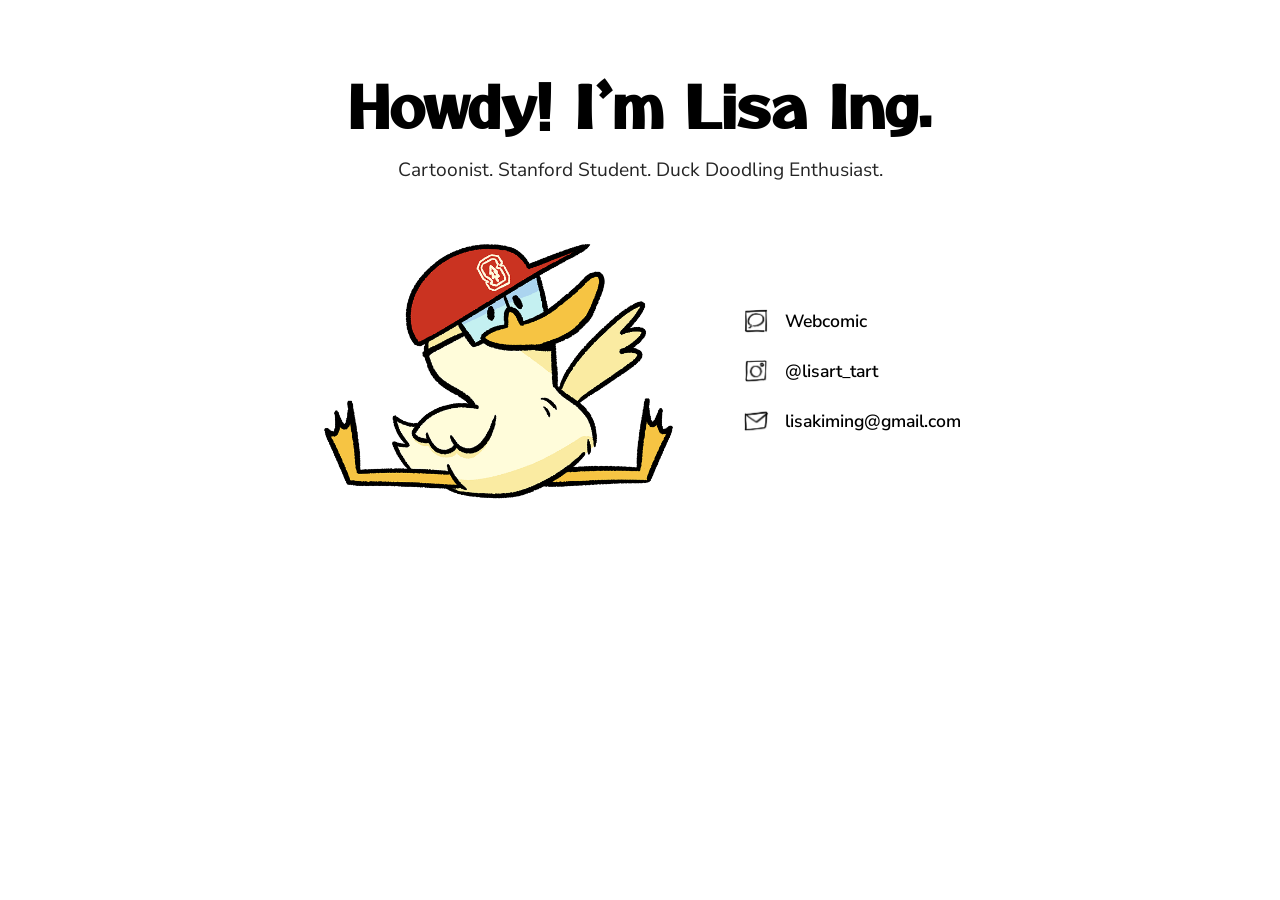
==== index.html @ 428ff096 "bg update" ====
<!DOCTYPE html>
<html lang="en">
<head>
  <meta charset="UTF-8" />
  <meta name="viewport" content="width=device-width, initial-scale=1.0" />
  <title>Lisa Ing</title>

  <!-- Google Fonts -->
  <link rel="preconnect" href="https://fonts.googleapis.com">
  <link rel="preconnect" href="https://fonts.gstatic.com" crossorigin>
  <link
    href="https://fonts.googleapis.com/css2?family=Otomanopee+One&family=Nunito+Sans:ital,wght@0,400;0,600;0,700;1,400&display=swap"
    rel="stylesheet"
  />

  <link rel="stylesheet" href="style.css" />
</head>
<body>

  <main class="page">
    <header class="intro">
      <h1>Howdy! I’m Lisa Ing.</h1>
      <p>Cartoonist. Stanford Student. Duck Doodling Enthusiast.</p>
    </header>

    <section class="content">
      <img
        src="assets/duck.png"
        alt="Duck illustration"
        class="duck"
      />

      <nav class="links">
        <a
          href="https://tinyview.com/student-bill"
          target="_blank"
          rel="noopener noreferrer"
          class="link"
        >
          <img src="assets/icon-comic.png" alt="" />
          <span>Webcomic</span>
        </a>

        <a
          href="https://www.instagram.com/lisart_tart/"
          target="_blank"
          rel="noopener noreferrer"
          class="link"
        >
          <img src="assets/icon-instagram.png" alt="" />
          <span>@lisart_tart</span>
        </a>

        <a
          href="mailto:lisakiming@gmail.com"
          target="_blank"
          rel="noopener noreferrer"
          class="link"
        >
          <img src="assets/icon-mail.png" alt="" />
          <span>lisakiming@gmail.com</span>
        </a>
      </nav>
    </section>
  </main>

</body>
</html>
---- style.css ----
/* =========================
   Global Setup
========================= */
html, body {
  width: 100%;
  height: 100%;
  margin: 0;
}

:root {
  --font-title: 'Otomanopee One', cursive;
  --font-body: 'Nunito Sans', system-ui, -apple-system, sans-serif;
}

/* =========================
   Base Styles
========================= */
body {
  font-family: var(--font-body);
  background: #ffffff;
  color: #000000;
}

/* =========================
   Page Layout
========================= */
.page {
  min-height: 100vh;
  padding: 4rem 6rem;
  box-sizing: border-box;
}

/* =========================
   Intro
========================= */
.intro {
  text-align: center;
  margin-bottom: 3.5rem;
}

.intro h1 {
  font-family: var(--font-title);
  font-size: 3.5rem;
  margin: 0 0 0.75rem 0;
}

.intro p {
  font-size: 1.2rem;
  margin: 0;
  opacity: 0.85;
}

/* =========================
   Main Content
========================= */
.content {
  display: flex;
  align-items: center;
  justify-content: center;
  gap: 4rem;
}

.duck {
  width: 360px;
  height: auto;
}

/* =========================
   Links
========================= */
.links {
  display: flex;
  flex-direction: column;
  gap: 1.5rem;
}

.link {
  display: flex;
  align-items: center;
  gap: 1rem;

  font-size: 1.1rem;
  font-weight: 600;
  text-decoration: none;
  color: #000000;

  transition: transform 0.15s ease, opacity 0.15s ease;
}

.link img {
  width: 26px;
  height: 26px;
}

.link:hover {
  transform: translateX(4px);
  opacity: 0.85;
}

/* =========================
   Responsive
========================= */
@media (max-width: 900px) {
  .page {
    padding: 2.5rem 2rem;
  }

  .content {
    flex-direction: column;
    text-align: center;
  }

  .links {
    align-items: center;
  }
}
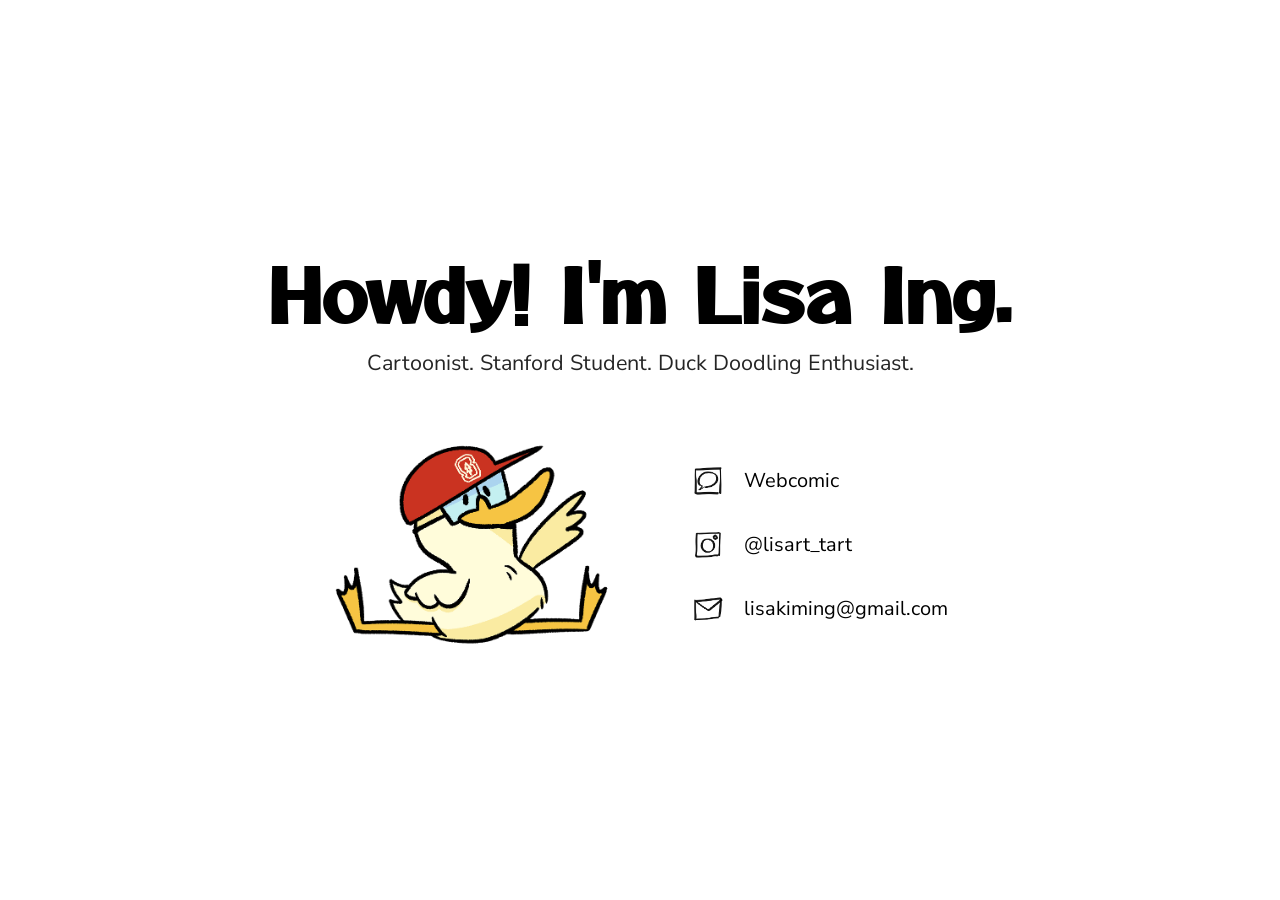
==== commit 6864f627: "minor resizing adjustments" ====
--- a/index.html
+++ b/index.html
@@ -19,7 +19,7 @@
 
   <main class="page">
     <header class="intro">
-      <h1>Howdy! I’m Lisa Ing.</h1>
+      <h1>Howdy! I'm Lisa Ing.</h1>
       <p>Cartoonist. Stanford Student. Duck Doodling Enthusiast.</p>
     </header>
 
@@ -65,4 +65,4 @@
   </main>
 
 </body>
-</html>
+</html>
--- a/style.css
+++ b/style.css
@@ -26,8 +26,12 @@
 ========================= */
 .page {
   min-height: 100vh;
-  padding: 4rem 6rem;
+  padding: 2rem;
   box-sizing: border-box;
+  display: flex;
+  flex-direction: column;
+  justify-content: center;
+  align-items: center;
 }
 
 /* =========================
@@ -35,17 +39,18 @@
 ========================= */
 .intro {
   text-align: center;
-  margin-bottom: 3.5rem;
+  margin-bottom: 4rem;
 }
 
 .intro h1 {
   font-family: var(--font-title);
-  font-size: 3.5rem;
-  margin: 0 0 0.75rem 0;
+  font-size: 4.5rem;
+  margin: 0 0 1rem 0;
+  line-height: 1.1;
 }
 
 .intro p {
-  font-size: 1.2rem;
+  font-size: 1.35rem;
   margin: 0;
   opacity: 0.85;
 }
@@ -57,11 +62,11 @@
   display: flex;
   align-items: center;
   justify-content: center;
-  gap: 4rem;
+  gap: 5rem;
 }
 
 .duck {
-  width: 360px;
+  width: 280px;
   height: auto;
 }
 
@@ -71,16 +76,16 @@
 .links {
   display: flex;
   flex-direction: column;
-  gap: 1.5rem;
+  gap: 2rem;
 }
 
 .link {
   display: flex;
   align-items: center;
-  gap: 1rem;
+  gap: 1.25rem;
 
-  font-size: 1.1rem;
-  font-weight: 600;
+  font-size: 1.25rem;
+  font-weight: 400;
   text-decoration: none;
   color: #000000;
 
@@ -88,8 +93,8 @@
 }
 
 .link img {
-  width: 26px;
-  height: 26px;
+  width: 32px;
+  height: 32px;
 }
 
 .link:hover {
@@ -105,12 +110,25 @@
     padding: 2.5rem 2rem;
   }
 
+  .intro h1 {
+    font-size: 3rem;
+  }
+
+  .intro p {
+    font-size: 1.15rem;
+  }
+
   .content {
     flex-direction: column;
     text-align: center;
+    gap: 3rem;
   }
 
   .links {
     align-items: center;
   }
-}
+
+  .duck {
+    width: 240px;
+  }
+}
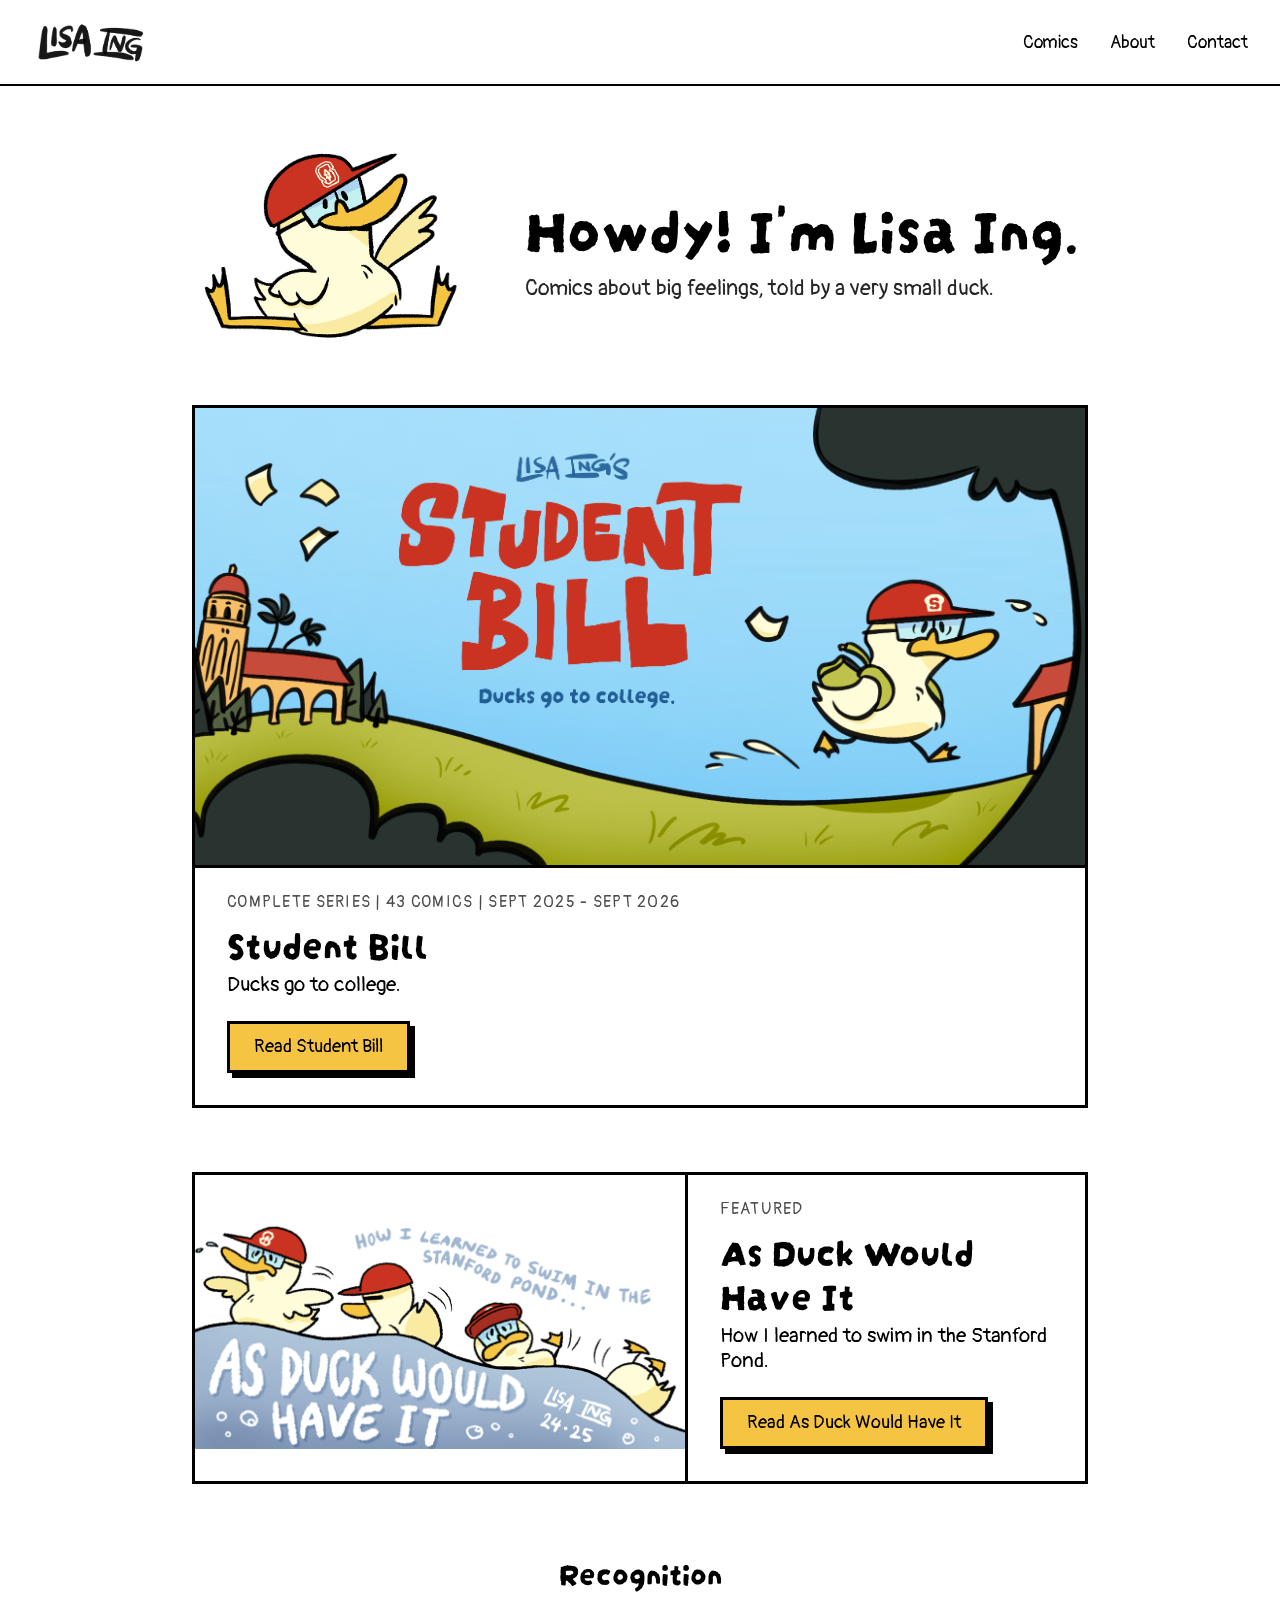
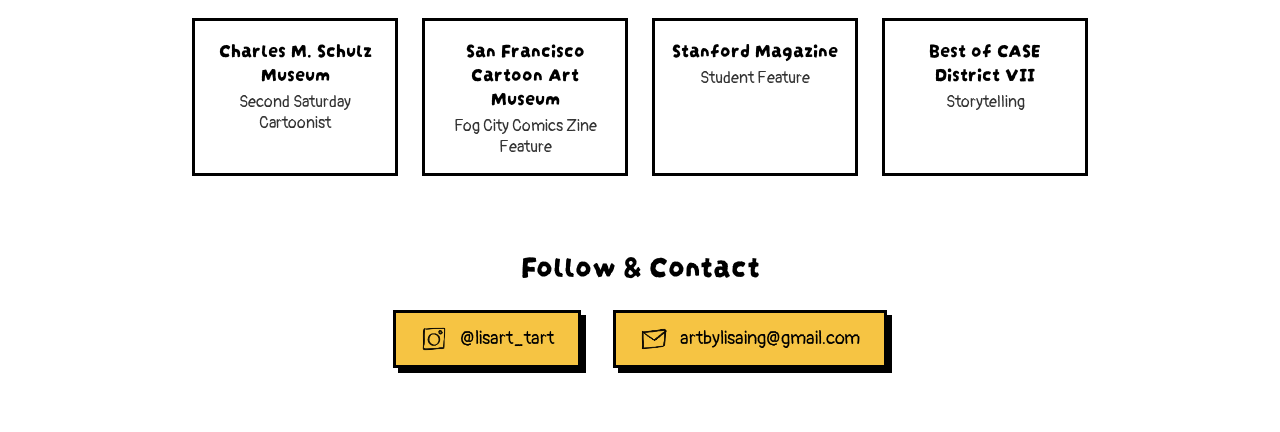
==== commit 354f7dac: "website landing page revisions" ====
--- a/index.html
+++ b/index.html
@@ -1,68 +1,162 @@
-<!DOCTYPE html>
+<!doctype html>
 <html lang="en">
-<head>
-  <meta charset="UTF-8" />
-  <meta name="viewport" content="width=device-width, initial-scale=1.0" />
-  <title>Lisa Ing</title>
+  <head>
+    <meta charset="UTF-8" />
+    <meta name="viewport" content="width=device-width, initial-scale=1.0" />
+    <title>Lisa Ing</title>
 
-  <!-- Google Fonts -->
-  <link rel="preconnect" href="https://fonts.googleapis.com">
-  <link rel="preconnect" href="https://fonts.gstatic.com" crossorigin>
-  <link
-    href="https://fonts.googleapis.com/css2?family=Otomanopee+One&family=Nunito+Sans:ital,wght@0,400;0,600;0,700;1,400&display=swap"
-    rel="stylesheet"
-  />
+    <!-- Google Fonts -->
+    <link rel="preconnect" href="https://fonts.googleapis.com" />
+    <link rel="preconnect" href="https://fonts.gstatic.com" crossorigin />
+    <link
+      href="https://fonts.googleapis.com/css2?family=Darumadrop+One&family=Pangolin&display=swap"
+      rel="stylesheet"
+    />
 
-  <link rel="stylesheet" href="style.css" />
-</head>
-<body>
-
-  <main class="page">
-    <header class="intro">
-      <h1>Howdy! I'm Lisa Ing.</h1>
-      <p>Cartoonist. Stanford Student. Duck Doodling Enthusiast.</p>
+    <link rel="stylesheet" href="style.css" />
+  </head>
+  <body>
+    <header class="site-header">
+      <a href="./" class="site-name">
+        <img src="assets/signature-logo.png" alt="Lisa Ing, home" />
+      </a>
+      <nav class="site-nav">
+        <a href="comics/">Comics</a>
+        <a href="about/">About</a>
+        <a href="contact/">Contact</a>
+      </nav>
     </header>
 
-    <section class="content">
-      <img
-        src="assets/duck.png"
-        alt="Duck illustration"
-        class="duck"
-      />
+    <main>
+      <section class="hero">
+        <img src="assets/duck.png" alt="Duck illustration" class="duck" />
+        <div class="intro">
+          <h1>Howdy! I'm Lisa Ing.</h1>
+          <p>Comics about big feelings, told by a very small duck.</p>
+        </div>
+      </section>
 
-      <nav class="links">
-        <a
-          href="https://tinyview.com/student-bill"
-          target="_blank"
-          rel="noopener noreferrer"
-          class="link"
+      <section class="spotlight">
+        <!-- Flagship: Student Bill -->
+        <section class="feature feature-flagship" aria-labelledby="sb-title">
+          <img
+            src="assets/student-bill-banner.png"
+            alt="Student Bill: Ducks go to college. A duck in a red cap and backpack runs across a hill toward the Stanford campus."
+            class="feature-img"
+          />
+          <div class="feature-body">
+            <p class="eyebrow">
+              Complete Series | 43 comics | Sept 2025 - Sept 2026
+            </p>
+            <h2 id="sb-title">Student Bill</h2>
+            <p class="feature-meta">Ducks go to college.</p>
+            <a
+              href="https://tinyview.com/student-bill"
+              target="_blank"
+              rel="noopener noreferrer"
+              class="btn"
+              >Read Student Bill</a
+            >
+          </div>
+        </section>
+
+        <!-- Featured: As Duck Would Have It -->
+        <section
+          class="feature feature-secondary"
+          aria-labelledby="aduck-title"
         >
-          <img src="assets/icon-comic.png" alt="" />
-          <span>Webcomic</span>
-        </a>
+          <img
+            src="assets/as-duck-would-have-it-banner.png"
+            alt="As Duck Would Have It: four ducklings in red caps tumble down a wave. How I learned to swim in the Stanford Pond."
+            class="feature-img"
+          />
+          <div class="feature-body">
+            <p class="eyebrow">Featured</p>
+            <h2 id="aduck-title">As Duck Would Have It</h2>
+            <p class="feature-meta">
+              How I learned to swim in the Stanford Pond.
+            </p>
+            <a
+              href="https://stanfordmag.org/contents/as-duck-would-have-it"
+              target="_blank"
+              rel="noopener noreferrer"
+              class="btn"
+              >Read As Duck Would Have It</a
+            >
+          </div>
+        </section>
 
-        <a
-          href="https://www.instagram.com/lisart_tart/"
-          target="_blank"
-          rel="noopener noreferrer"
-          class="link"
-        >
-          <img src="assets/icon-instagram.png" alt="" />
-          <span>@lisart_tart</span>
-        </a>
+        <!-- Recognition strip -->
+        <section class="recognition" aria-labelledby="rec-title">
+          <h2 id="rec-title" class="section-title">Recognition</h2>
+          <ul class="rec-list">
+            <li>
+              <a
+                href="https://schulzmuseum.org/lisa-ing/"
+                target="_blank"
+                rel="noopener noreferrer"
+                class="rec-item"
+              >
+                <span class="rec-title">Charles M. Schulz Museum</span>
+                <span class="rec-sub">Second Saturday Cartoonist</span>
+              </a>
+            </li>
+            <li>
+              <a
+                href="https://www.cartoonart.org/fog-city-comics-zine"
+                target="_blank"
+                rel="noopener noreferrer"
+                class="rec-item"
+              >
+                <span class="rec-title">San Francisco Cartoon Art Museum</span>
+                <span class="rec-sub">Fog City Comics Zine Feature</span>
+              </a>
+            </li>
+            <li>
+              <a
+                href="https://stanfordmag.org/contents/as-duck-would-have-it"
+                target="_blank"
+                rel="noopener noreferrer"
+                class="rec-item"
+              >
+                <span class="rec-title">Stanford Magazine</span>
+                <span class="rec-sub">Student Feature</span>
+              </a>
+            </li>
+            <li>
+              <a
+                href="https://caseawards.secure-platform.com/a/gallery/rounds/501/details/276316"
+                target="_blank"
+                rel="noopener noreferrer"
+                class="rec-item"
+              >
+                <span class="rec-title">Best of CASE District VII</span>
+                <span class="rec-sub">Storytelling</span>
+              </a>
+            </li>
+          </ul>
+        </section>
 
-        <a
-          href="mailto:lisakiming@gmail.com"
-          target="_blank"
-          rel="noopener noreferrer"
-          class="link"
-        >
-          <img src="assets/icon-mail.png" alt="" />
-          <span>lisakiming@gmail.com</span>
-        </a>
-      </nav>
-    </section>
-  </main>
-
+        <!-- Follow & contact -->
+        <section class="follow" aria-labelledby="follow-title">
+          <h2 id="follow-title" class="section-title">Follow &amp; Contact</h2>
+          <div class="btn-row">
+            <a
+              href="https://www.instagram.com/lisart_tart/"
+              target="_blank"
+              rel="noopener noreferrer"
+              class="btn btn-icon"
+            >
+              <img src="assets/icon-instagram.png" alt="" />
+              <span>@lisart_tart</span>
+            </a>
+            <a href="mailto:artbylisaing@gmail.com" class="btn btn-icon">
+              <img src="assets/icon-mail.png" alt="" />
+              <span>artbylisaing@gmail.com</span>
+            </a>
+          </div>
+        </section>
+      </section>
+    </main>
 </body>
-</html>+</html>
--- a/style.css
+++ b/style.css
@@ -8,43 +8,44 @@
 }
 
 :root {
-  --font-title: 'Otomanopee One', cursive;
-  --font-body: 'Nunito Sans', system-ui, -apple-system, sans-serif;
+  --font-title: 'Darumadrop One', cursive;
+  --font-body: 'Pangolin', 'Comic Sans MS', 'Chalkboard SE', cursive, sans-serif;
 }
 
 /* =========================
    Base Styles
 ========================= */
 body {
+  font-weight: 400;
   font-family: var(--font-body);
   background: #ffffff;
   color: #000000;
 }
 
 /* =========================
-   Page Layout
-========================= */
-.page {
-  min-height: 100vh;
-  padding: 2rem;
+   Home: Hero
+========================= */
+.hero {
+  max-width: 960px;
+  margin: 0 auto;
+  padding: 4rem 2rem;
   box-sizing: border-box;
   display: flex;
-  flex-direction: column;
+  align-items: center;
   justify-content: center;
-  align-items: center;
-}
-
-/* =========================
-   Intro
-========================= */
-.intro {
-  text-align: center;
-  margin-bottom: 4rem;
+  gap: 4rem;
+}
+
+.duck {
+  width: 260px;
+  height: auto;
+  flex-shrink: 0;
 }
 
 .intro h1 {
-  font-family: var(--font-title);
-  font-size: 4.5rem;
+  font-weight: 400;
+  font-family: var(--font-title);
+  font-size: 4rem;
   margin: 0 0 1rem 0;
   line-height: 1.1;
 }
@@ -56,22 +57,193 @@
 }
 
 /* =========================
-   Main Content
-========================= */
-.content {
-  display: flex;
+   Home: Spotlight
+========================= */
+.spotlight {
+  max-width: 960px;
+  margin: 0 auto;
+  padding: 0 2rem 4rem;
+  box-sizing: border-box;
+}
+
+.spotlight {
+  display: flex;
+  flex-direction: column;
+  gap: 4rem;
+}
+
+.section-title {
+  font-family: var(--font-title);
+  font-weight: 400;
+  font-size: 2rem;
+  margin: 0 0 1.5rem 0;
+  text-align: center;
+}
+
+/* =========================
+   Buttons (comic narration box)
+========================= */
+:root {
+  --narration: #F6C443;
+}
+
+.btn {
+  display: inline-flex;
   align-items: center;
   justify-content: center;
-  gap: 5rem;
-}
-
-.duck {
-  width: 280px;
+  gap: 0.75rem;
+  padding: 0.75rem 1.5rem;
+  background: var(--narration);
+  color: #000000;
+  border: 3px solid #000000;
+  border-radius: 0;
+  box-shadow: 5px 5px 0 #000000;
+  font-family: var(--font-body);
+  font-size: 1.15rem;
+  line-height: 1.2;
+  text-decoration: none;
+  transition: transform 0.12s ease, box-shadow 0.12s ease;
+}
+
+.btn:hover,
+.btn:focus-visible {
+  transform: translate(-2px, -2px);
+  box-shadow: 7px 7px 0 #000000;
+}
+
+.btn:active {
+  transform: translate(5px, 5px);
+  box-shadow: 0 0 0 #000000;
+}
+
+.btn:focus-visible {
+  outline: 3px solid #000000;
+  outline-offset: 4px;
+}
+
+.btn-icon img {
+  width: 28px;
+  height: 28px;
+}
+
+.btn-row {
+  display: flex;
+  flex-wrap: wrap;
+  justify-content: center;
+  gap: 1.5rem 2rem;
+}
+
+/* =========================
+   Feature cards
+========================= */
+.feature {
+  display: flex;
+  flex-direction: column;
+  border: 3px solid #000000;
+  background: #ffffff;
+}
+
+.feature-img {
+  display: block;
+  width: 100%;
   height: auto;
-}
-
-/* =========================
-   Links
+  border-bottom: 3px solid #000000;
+}
+
+.feature-body {
+  padding: 1.5rem 2rem 2rem;
+  display: flex;
+  flex-direction: column;
+  align-items: flex-start;
+  gap: 0.5rem;
+}
+
+.feature-body h2 {
+  font-family: var(--font-title);
+  font-weight: 400;
+  font-size: 2.5rem;
+  line-height: 1.1;
+  margin: 0;
+}
+
+.eyebrow {
+  margin: 0;
+  font-size: 1rem;
+  letter-spacing: 0.08em;
+  text-transform: uppercase;
+  opacity: 0.7;
+}
+
+.feature-meta {
+  margin: 0 0 1rem 0;
+  font-size: 1.3rem;
+}
+
+/* Secondary card: image beside text on wide screens */
+.feature-secondary {
+  flex-direction: row;
+  align-items: stretch;
+}
+
+.feature-secondary .feature-img {
+  width: 55%;
+  object-fit: contain;
+  border-bottom: 0;
+  border-right: 3px solid #000000;
+}
+
+.feature-secondary .feature-body {
+  justify-content: center;
+  flex: 1;
+}
+
+/* =========================
+   Recognition strip
+========================= */
+.rec-list {
+  list-style: none;
+  margin: 0;
+  padding: 0;
+  display: grid;
+  grid-template-columns: repeat(4, 1fr);
+  gap: 1.5rem;
+}
+
+.rec-item {
+  display: flex;
+  flex-direction: column;
+  align-items: center;
+  gap: 0.4rem;
+  height: 100%;
+  box-sizing: border-box;
+  padding: 1rem;
+  text-align: center;
+  text-decoration: none;
+  color: #000000;
+  border: 3px solid #000000;
+  transition: transform 0.12s ease, box-shadow 0.12s ease;
+}
+
+.rec-item:hover,
+.rec-item:focus-visible {
+  transform: translate(-2px, -2px);
+  box-shadow: 5px 5px 0 #000000;
+}
+
+.rec-title {
+  font-family: var(--font-title);
+  font-size: 1.25rem;
+  line-height: 1.2;
+}
+
+.rec-sub {
+  font-size: 1rem;
+  line-height: 1.3;
+  opacity: 0.8;
+}
+
+/* =========================
+   Links (Contact page)
 ========================= */
 .links {
   display: flex;
@@ -103,32 +275,186 @@
 }
 
 /* =========================
+   Site Header (inner pages)
+========================= */
+.site-header {
+  display: flex;
+  align-items: center;
+  justify-content: space-between;
+  flex-wrap: wrap;
+  gap: 1rem;
+  padding: 1.25rem 2rem;
+  border-bottom: 2px solid #000000;
+}
+
+.site-name {
+  display: inline-flex;
+  align-items: center;
+  text-decoration: none;
+}
+
+.site-name img {
+  display: block;
+  height: 44px;
+  width: auto;
+}
+
+.site-nav {
+  display: flex;
+  gap: 2rem;
+}
+
+.site-nav a {
+  font-size: 1.1rem;
+  font-weight: 400;
+  text-decoration: none;
+  color: #000000;
+}
+
+.site-nav a:hover,
+.site-nav a[aria-current="page"] {
+  text-decoration: underline;
+  text-underline-offset: 4px;
+}
+
+/* =========================
+   Inner Pages
+========================= */
+.subpage {
+  max-width: 960px;
+  margin: 0 auto;
+  padding: 3rem 2rem;
+  box-sizing: border-box;
+}
+
+.subpage h1 {
+  font-weight: 400;
+  font-family: var(--font-title);
+  font-size: 3rem;
+  margin: 0 0 1rem 0;
+  line-height: 1.1;
+}
+
+.subpage .lede {
+  font-size: 1.2rem;
+  opacity: 0.85;
+  margin: 0 0 2.5rem 0;
+}
+
+.breadcrumb {
+  margin: 0 0 1rem 0;
+}
+
+.breadcrumb a {
+  color: #000000;
+  text-decoration: none;
+  opacity: 0.7;
+}
+
+.breadcrumb a:hover {
+  opacity: 1;
+}
+
+/* Comic cards */
+.cards {
+  display: grid;
+  grid-template-columns: repeat(auto-fit, minmax(240px, 1fr));
+  gap: 1.5rem;
+}
+
+.card {
+  display: block;
+  padding: 1.5rem;
+  border: 2px solid #000000;
+  border-radius: 12px;
+  text-decoration: none;
+  color: #000000;
+  transition: transform 0.15s ease, box-shadow 0.15s ease;
+}
+
+.card:hover {
+  transform: translate(-3px, -3px);
+  box-shadow: 6px 6px 0 #000000;
+}
+
+.card h2 {
+  font-family: var(--font-title);
+  font-weight: 400;
+  font-size: 1.5rem;
+  margin: 0 0 0.5rem 0;
+}
+
+.card p {
+  margin: 0;
+  opacity: 0.8;
+}
+
+/* =========================
    Responsive
 ========================= */
+@media (max-width: 600px) {
+  .site-header {
+    padding: 1rem;
+  }
+
+  .site-nav {
+    gap: 1.25rem;
+  }
+
+  .subpage {
+    padding: 2rem 1rem;
+  }
+
+  .subpage h1 {
+    font-size: 2.25rem;
+  }
+}
+
 @media (max-width: 900px) {
-  .page {
-    padding: 2.5rem 2rem;
+  .hero {
+    flex-direction: column;
+    text-align: center;
+    gap: 2rem;
+    padding: 3rem 1rem;
   }
 
   .intro h1 {
-    font-size: 3rem;
+    font-size: 2.75rem;
   }
 
   .intro p {
     font-size: 1.15rem;
   }
 
-  .content {
+  .duck {
+    width: 200px;
+  }
+
+  .spotlight {
+    padding: 0 1rem 3rem;
+    gap: 3rem;
+  }
+
+  .feature-secondary {
     flex-direction: column;
-    text-align: center;
-    gap: 3rem;
-  }
-
-  .links {
-    align-items: center;
-  }
-
-  .duck {
-    width: 240px;
-  }
-}+  }
+
+  .feature-secondary .feature-img {
+    width: 100%;
+    border-right: 0;
+    border-bottom: 3px solid #000000;
+  }
+
+  .feature-body {
+    padding: 1.25rem 1.25rem 1.75rem;
+  }
+
+  .feature-body h2 {
+    font-size: 2rem;
+  }
+
+  .rec-list {
+    grid-template-columns: repeat(2, 1fr);
+    gap: 2rem 1rem;
+  }
+}
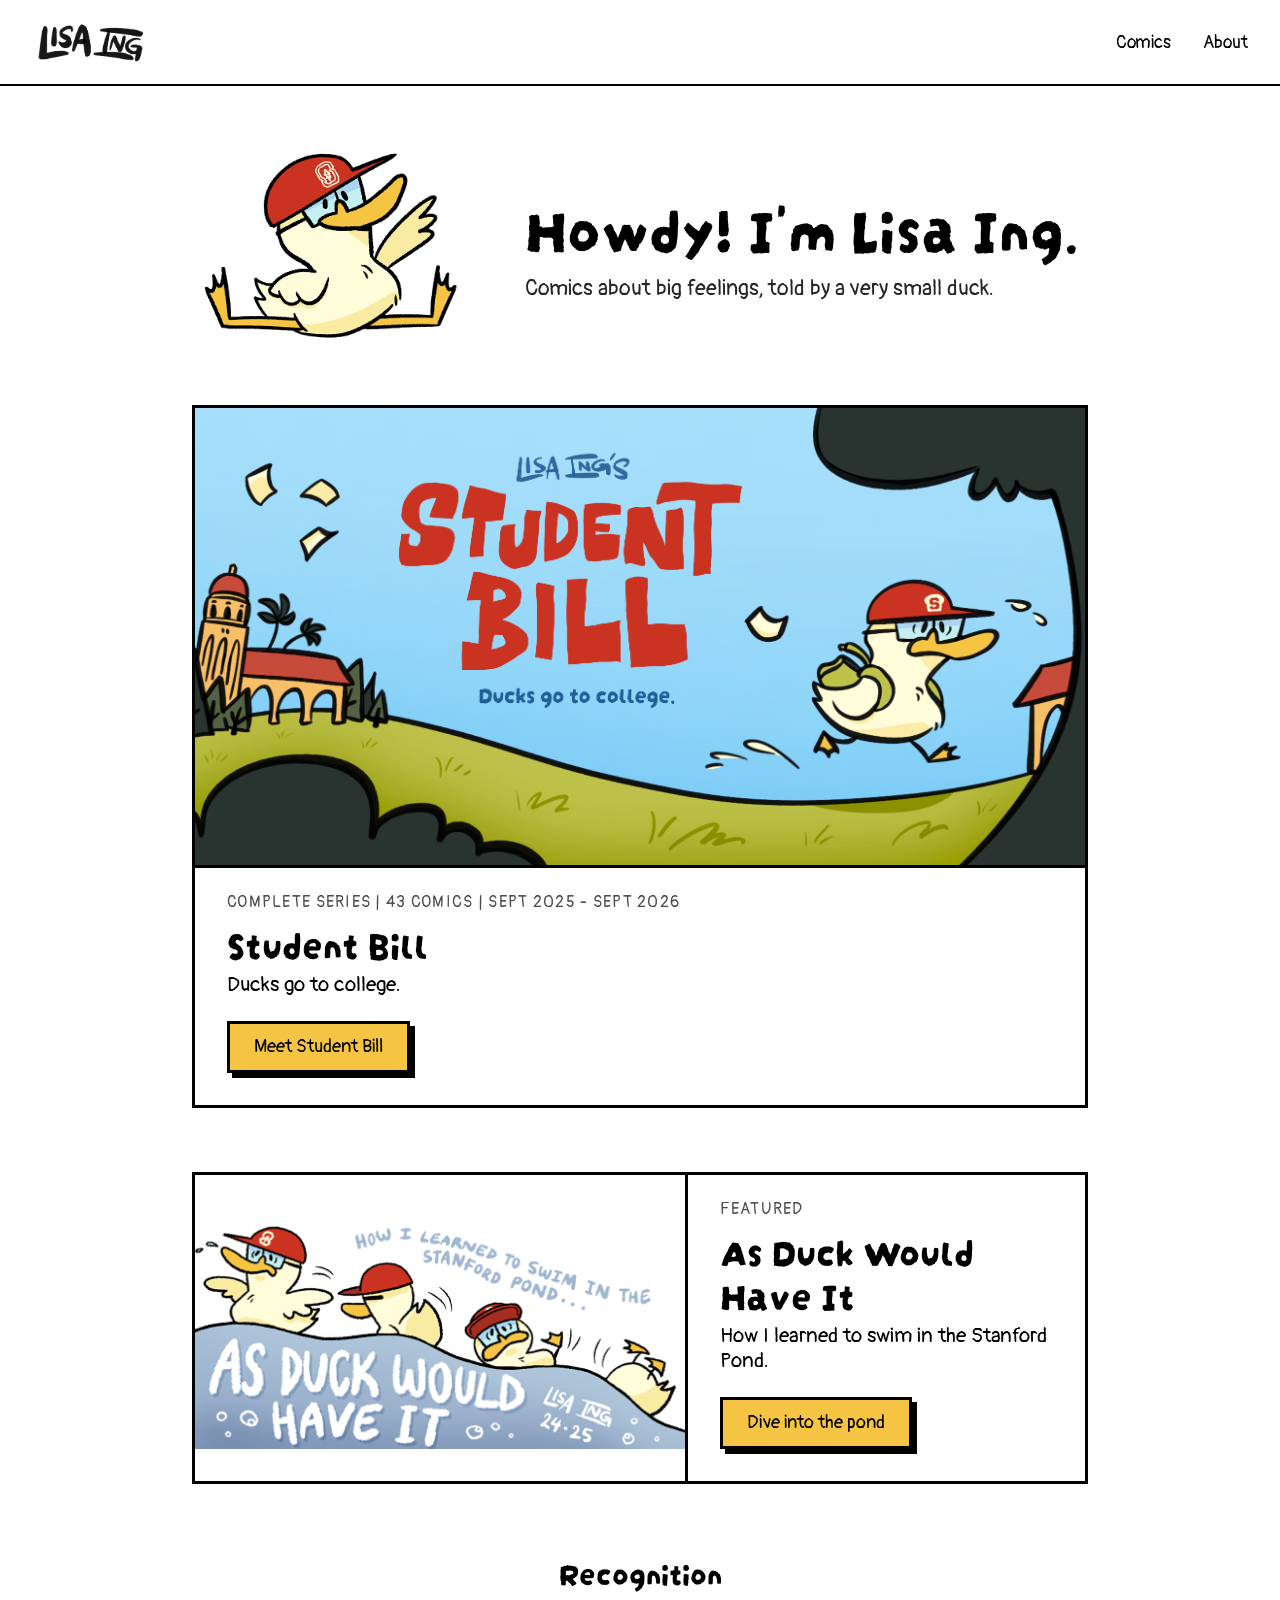
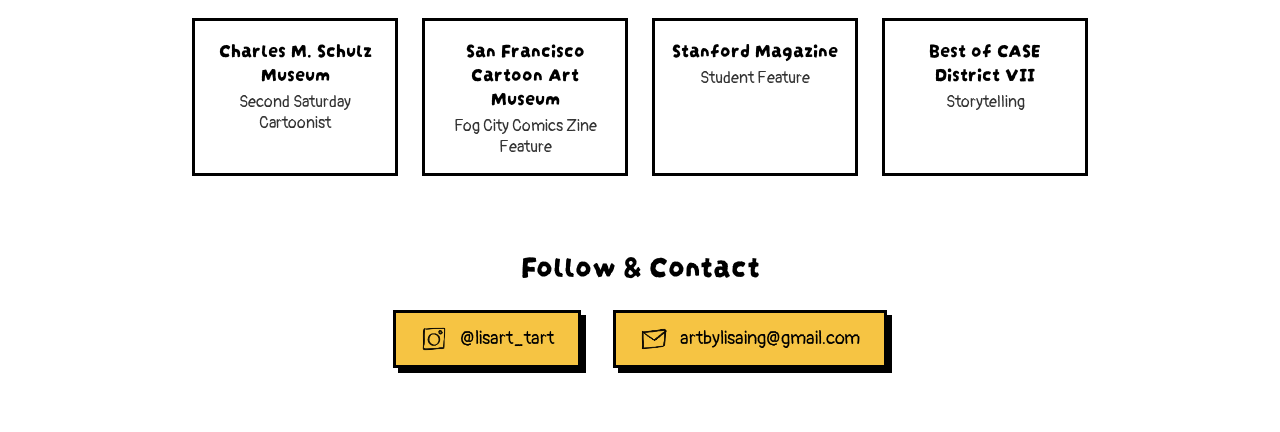
==== commit bfb420f2: "Student Bill Page added" ====
--- a/index.html
+++ b/index.html
@@ -23,7 +23,6 @@
       <nav class="site-nav">
         <a href="comics/">Comics</a>
         <a href="about/">About</a>
-        <a href="contact/">Contact</a>
       </nav>
     </header>
 
@@ -50,13 +49,7 @@
             </p>
             <h2 id="sb-title">Student Bill</h2>
             <p class="feature-meta">Ducks go to college.</p>
-            <a
-              href="https://tinyview.com/student-bill"
-              target="_blank"
-              rel="noopener noreferrer"
-              class="btn"
-              >Read Student Bill</a
-            >
+            <a href="comics/student-bill/" class="btn">Meet Student Bill</a>
           </div>
         </section>
 
@@ -81,7 +74,7 @@
               target="_blank"
               rel="noopener noreferrer"
               class="btn"
-              >Read As Duck Would Have It</a
+              >Dive into the pond</a
             >
           </div>
         </section>
@@ -158,5 +151,5 @@
         </section>
       </section>
     </main>
-</body>
+  </body>
 </html>
--- a/style.css
+++ b/style.css
@@ -390,6 +390,74 @@
 }
 
 /* =========================
+   Student Bill page
+========================= */
+.sb-hero {
+  display: flex;
+  flex-direction: column;
+  align-items: center;
+  gap: 2rem;
+  margin-bottom: 4rem;
+}
+
+.sb-banner {
+  display: block;
+  width: 100%;
+  height: auto;
+  border: 3px solid #000000;
+}
+
+.sb-section {
+  margin-bottom: 4rem;
+}
+
+.sb-section h2 {
+  font-family: var(--font-title);
+  font-weight: 400;
+  font-size: 2.25rem;
+  line-height: 1.1;
+  margin: 0 0 1rem 0;
+}
+
+.sb-section p {
+  font-size: 1.2rem;
+  line-height: 1.6;
+  margin: 0 0 1.5rem 0;
+}
+
+.sb-section a {
+  color: #000000;
+  text-underline-offset: 3px;
+}
+
+.sb-center {
+  text-align: center;
+  margin-bottom: 1.5rem;
+}
+
+.sb-note-img {
+  display: block;
+  width: 100%;
+  max-width: 480px;
+  height: auto;
+  margin: 0 auto;
+  border: 3px solid #000000;
+}
+
+.sb-previews {
+  display: grid;
+  grid-template-columns: repeat(auto-fit, minmax(240px, 1fr));
+  gap: 1.5rem;
+  margin-top: 2rem;
+}
+
+.sb-previews img {
+  display: block;
+  width: 100%;
+  height: auto;
+}
+
+/* =========================
    Responsive
 ========================= */
 @media (max-width: 600px) {
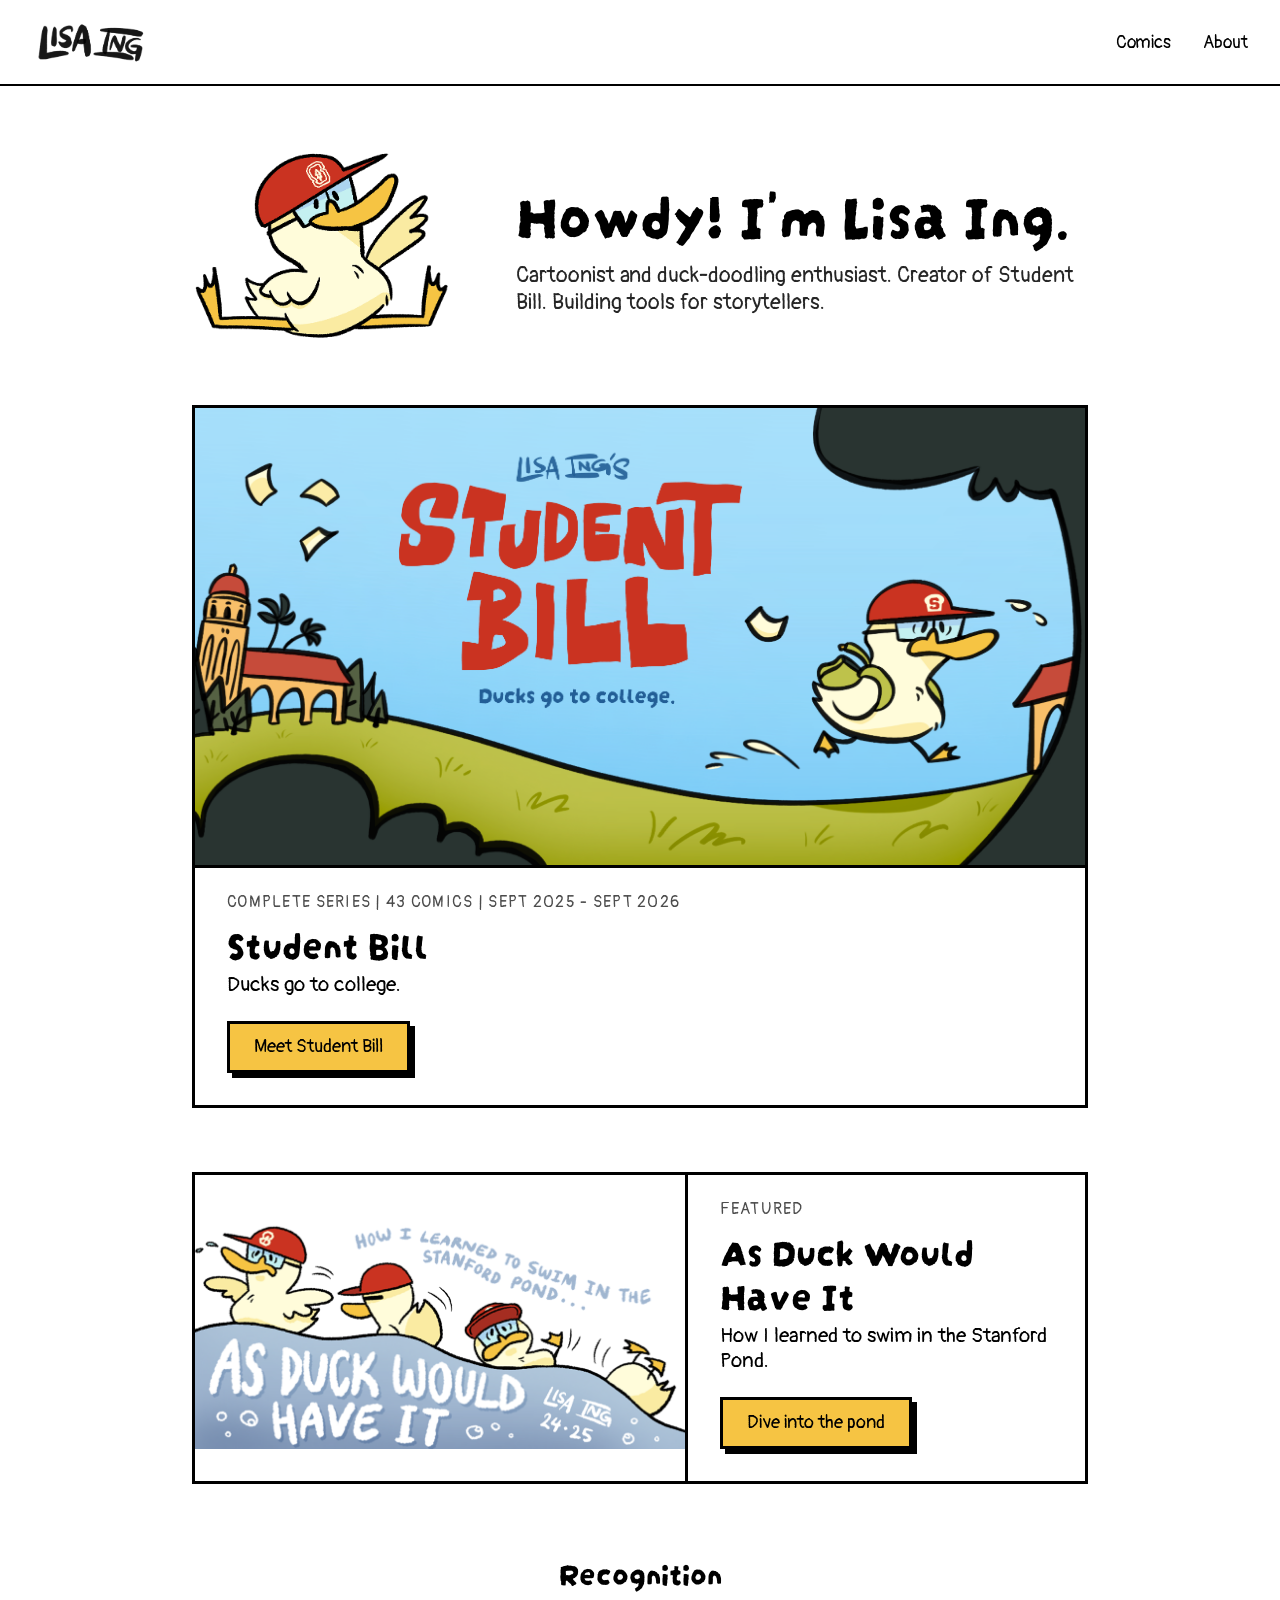
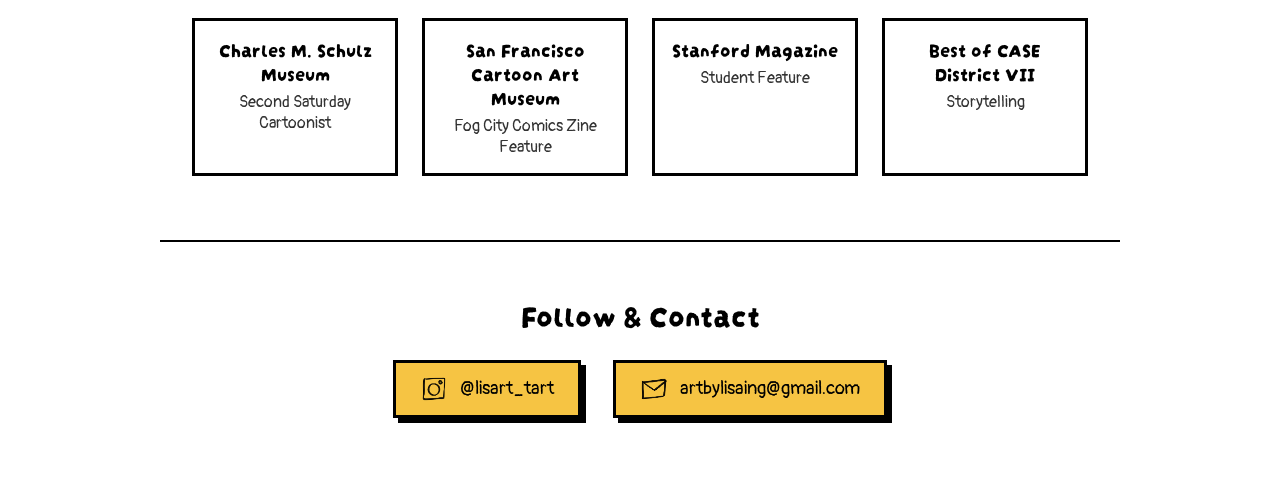
==== commit e749854e: "Updated Comics and About Pages" ====
--- a/index.html
+++ b/index.html
@@ -31,7 +31,10 @@
         <img src="assets/duck.png" alt="Duck illustration" class="duck" />
         <div class="intro">
           <h1>Howdy! I'm Lisa Ing.</h1>
-          <p>Comics about big feelings, told by a very small duck.</p>
+          <p>
+            Cartoonist and duck-doodling enthusiast. Creator of Student Bill.
+            Building tools for storytellers.
+          </p>
         </div>
       </section>
 
@@ -69,11 +72,7 @@
             <p class="feature-meta">
               How I learned to swim in the Stanford Pond.
             </p>
-            <a
-              href="https://stanfordmag.org/contents/as-duck-would-have-it"
-              target="_blank"
-              rel="noopener noreferrer"
-              class="btn"
+            <a href="comics/as-duck-would-have-it/" class="btn"
               >Dive into the pond</a
             >
           </div>
@@ -130,26 +129,26 @@
           </ul>
         </section>
 
-        <!-- Follow & contact -->
-        <section class="follow" aria-labelledby="follow-title">
-          <h2 id="follow-title" class="section-title">Follow &amp; Contact</h2>
-          <div class="btn-row">
-            <a
-              href="https://www.instagram.com/lisart_tart/"
-              target="_blank"
-              rel="noopener noreferrer"
-              class="btn btn-icon"
-            >
-              <img src="assets/icon-instagram.png" alt="" />
-              <span>@lisart_tart</span>
-            </a>
-            <a href="mailto:artbylisaing@gmail.com" class="btn btn-icon">
-              <img src="assets/icon-mail.png" alt="" />
-              <span>artbylisaing@gmail.com</span>
-            </a>
-          </div>
-        </section>
       </section>
     </main>
+
+    <footer class="site-footer">
+      <h2 class="section-title">Follow &amp; Contact</h2>
+      <div class="btn-row">
+        <a
+          href="https://www.instagram.com/lisart_tart/"
+          target="_blank"
+          rel="noopener noreferrer"
+          class="btn btn-icon"
+        >
+          <img src="assets/icon-instagram.png" alt="" />
+          <span>@lisart_tart</span>
+        </a>
+        <a href="mailto:artbylisaing@gmail.com" class="btn btn-icon">
+          <img src="assets/icon-mail.png" alt="" />
+          <span>artbylisaing@gmail.com</span>
+        </a>
+      </div>
+    </footer>
   </body>
 </html>
--- a/style.css
+++ b/style.css
@@ -526,3 +526,111 @@
     gap: 2rem 1rem;
   }
 }
+
+/* =========================
+   As Duck Would Have It page
+========================= */
+.sr-only {
+  position: absolute;
+  width: 1px;
+  height: 1px;
+  overflow: hidden;
+  clip: rect(0 0 0 0);
+  white-space: nowrap;
+}
+
+.banner-wrap {
+  position: relative;
+  width: 100%;
+}
+
+.banner-wrap .sb-banner {
+  display: block;
+}
+
+.banner-tag {
+  position: absolute;
+  top: 1rem;
+  left: 1rem;
+  right: 1rem;
+  margin: 0;
+  width: fit-content;
+  max-width: calc(100% - 2rem);
+  padding: 0.4rem 0.8rem;
+  background: var(--narration);
+  border: 3px solid #000000;
+  font-size: 1rem;
+  line-height: 1.3;
+}
+
+.sb-title {
+  font-family: var(--font-title);
+  font-weight: 400;
+  font-size: 2.25rem;
+  line-height: 1.1;
+  margin: 0 0 1rem 0;
+}
+
+.sb-section h3 {
+  font-family: var(--font-title);
+  font-weight: 400;
+  font-size: 1.5rem;
+  margin: 2rem 0 1rem;
+}
+
+.comic-pages {
+  display: flex;
+  flex-direction: column;
+  gap: 1.5rem;
+}
+
+.comic-pages img {
+  display: block;
+  width: 100%;
+  height: auto;
+}
+
+/* Comics landing: project cards */
+.cards:has(.card-project) {
+  grid-template-columns: repeat(auto-fit, minmax(320px, 1fr));
+}
+
+.card-project {
+  display: flex;
+  flex-direction: column;
+  padding: 0;
+  overflow: hidden;
+}
+
+.card-project img {
+  display: block;
+  width: 100%;
+  height: auto;
+  border-bottom: 2px solid #000000;
+}
+
+.card-project .card-body {
+  padding: 1.25rem 1.5rem 1.5rem;
+}
+
+/* About page: spacing around the grad duck image */
+.subpage > h1 + .sb-note-img {
+  margin: 2.5rem auto 3rem;
+}
+
+/* =========================
+   Site Footer
+========================= */
+.site-footer {
+  max-width: 960px;
+  margin: 0 auto;
+  padding: 3rem 2rem 4rem;
+  box-sizing: border-box;
+  border-top: 2px solid #000000;
+}
+
+@media (max-width: 900px) {
+  .site-footer {
+    padding: 2.5rem 1rem 3rem;
+  }
+}
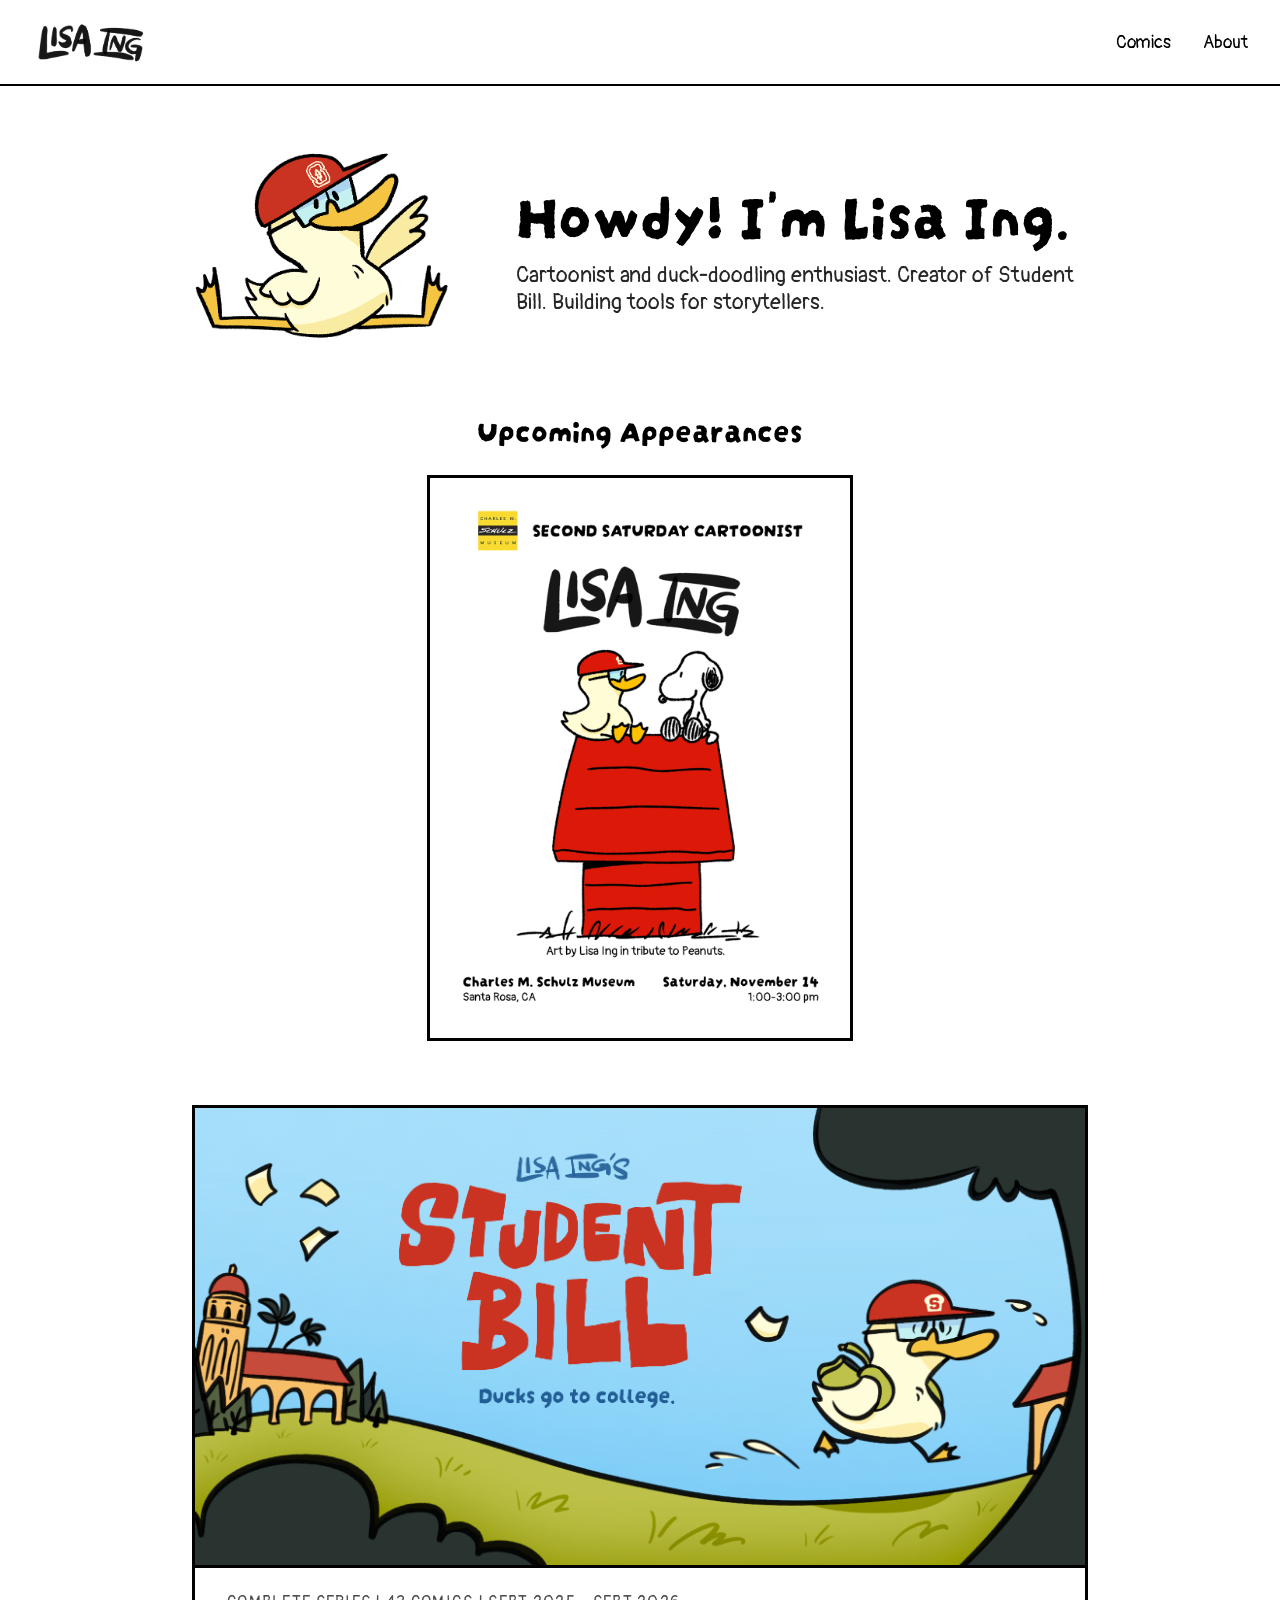
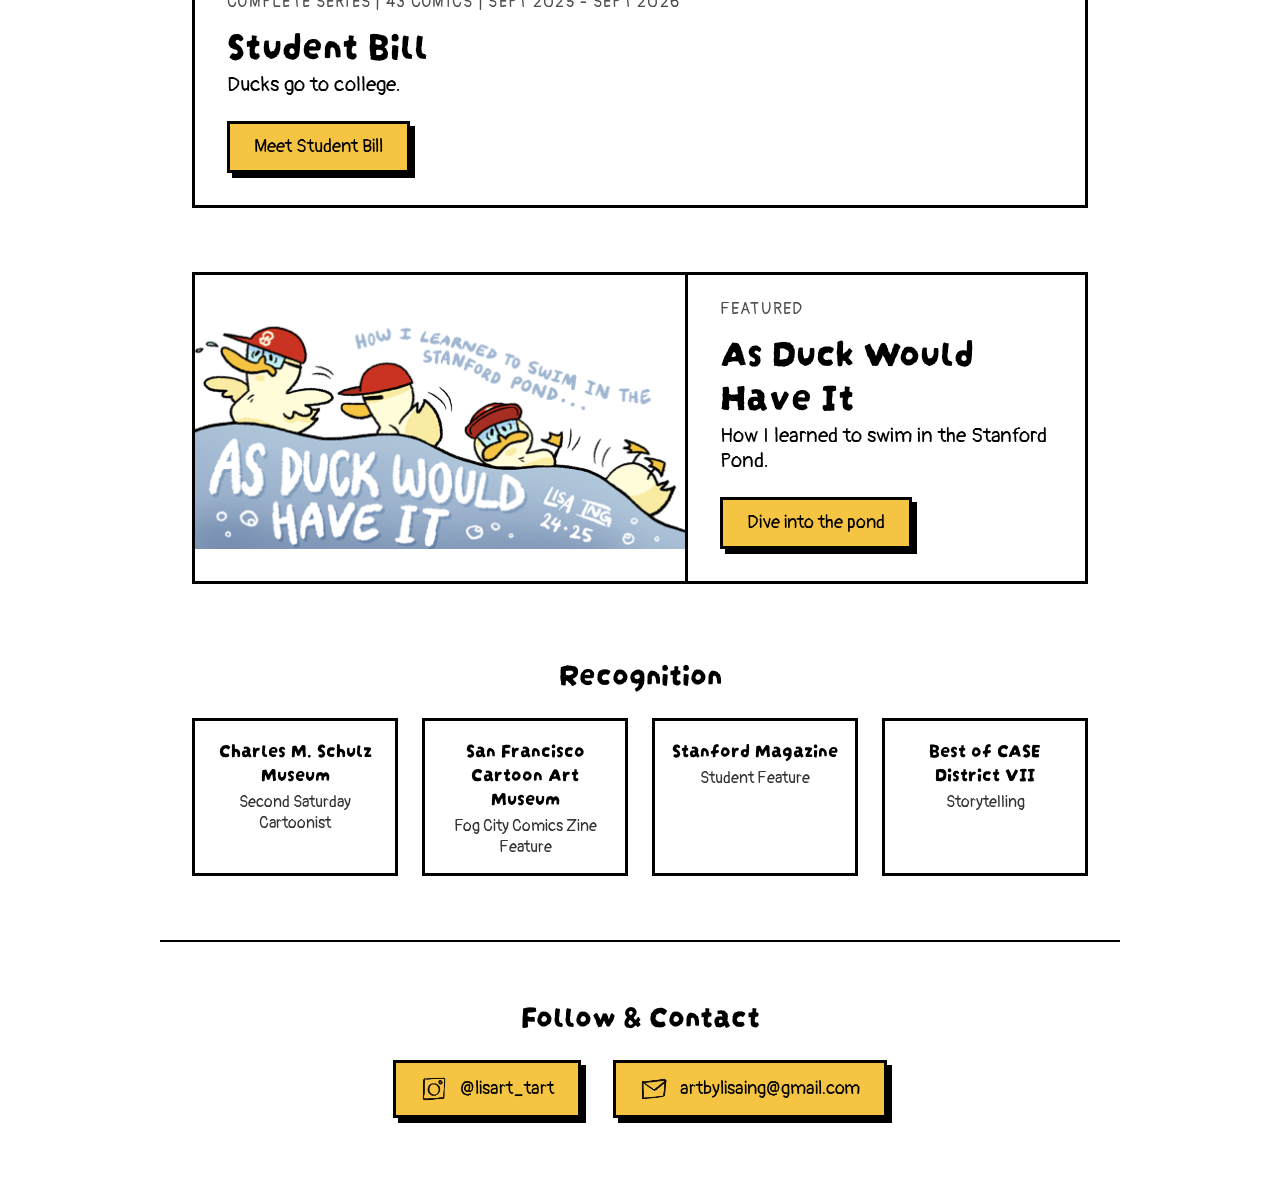
==== commit 81023daf: "Added Appearance Shoutout" ====
--- a/index.html
+++ b/index.html
@@ -39,6 +39,24 @@
       </section>
 
       <section class="spotlight">
+        <section class="appearances" aria-labelledby="appearances-title">
+          <h2 id="appearances-title" class="section-title">
+            Upcoming Appearances
+          </h2>
+          <a
+            href="https://schulzmuseum.org/lisa-ing/"
+            target="_blank"
+            rel="noopener noreferrer"
+            class="poster-link"
+          >
+            <img
+              src="assets/Schulz%20Museum%20Poster.png"
+              alt="Charles M. Schulz Museum Second Saturday Cartoonist poster: Lisa Ing. A duck in a red cap sits on Snoopy's doghouse next to Snoopy. Saturday, November 14, 1:00-3:00 pm, Santa Rosa, CA."
+              class="poster"
+            />
+          </a>
+        </section>
+
         <!-- Flagship: Student Bill -->
         <section class="feature feature-flagship" aria-labelledby="sb-title">
           <img
@@ -128,7 +146,6 @@
             </li>
           </ul>
         </section>
-
       </section>
     </main>
 
--- a/style.css
+++ b/style.css
@@ -634,3 +634,32 @@
     padding: 2.5rem 1rem 3rem;
   }
 }
+
+/* =========================
+   Home: Appearances
+========================= */
+.appearances {
+  display: flex;
+  flex-direction: column;
+  align-items: center;
+}
+
+.poster-link {
+  display: block;
+  width: 100%;
+  max-width: 420px;
+  border: 3px solid #000000;
+  transition: transform 0.12s ease, box-shadow 0.12s ease;
+}
+
+.poster-link:hover,
+.poster-link:focus-visible {
+  transform: translate(-2px, -2px);
+  box-shadow: 7px 7px 0 #000000;
+}
+
+.poster {
+  display: block;
+  width: 100%;
+  height: auto;
+}
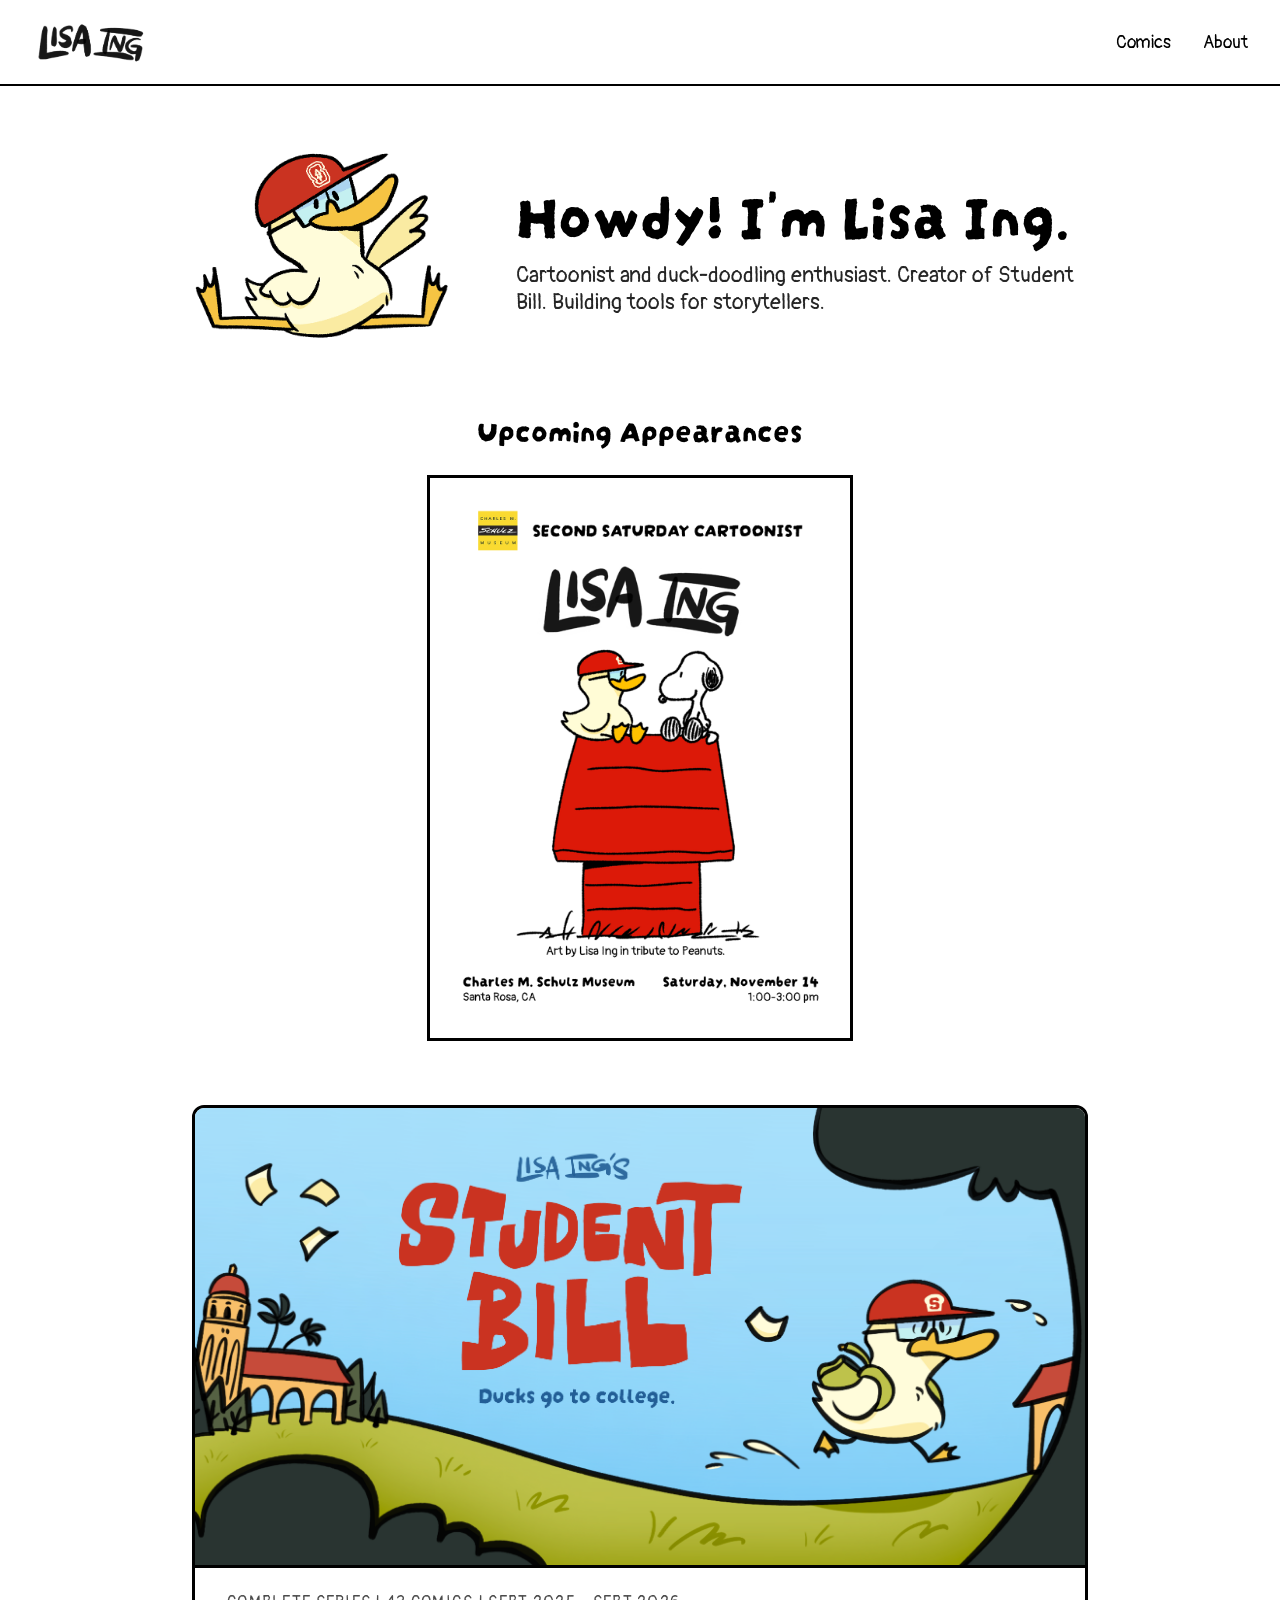
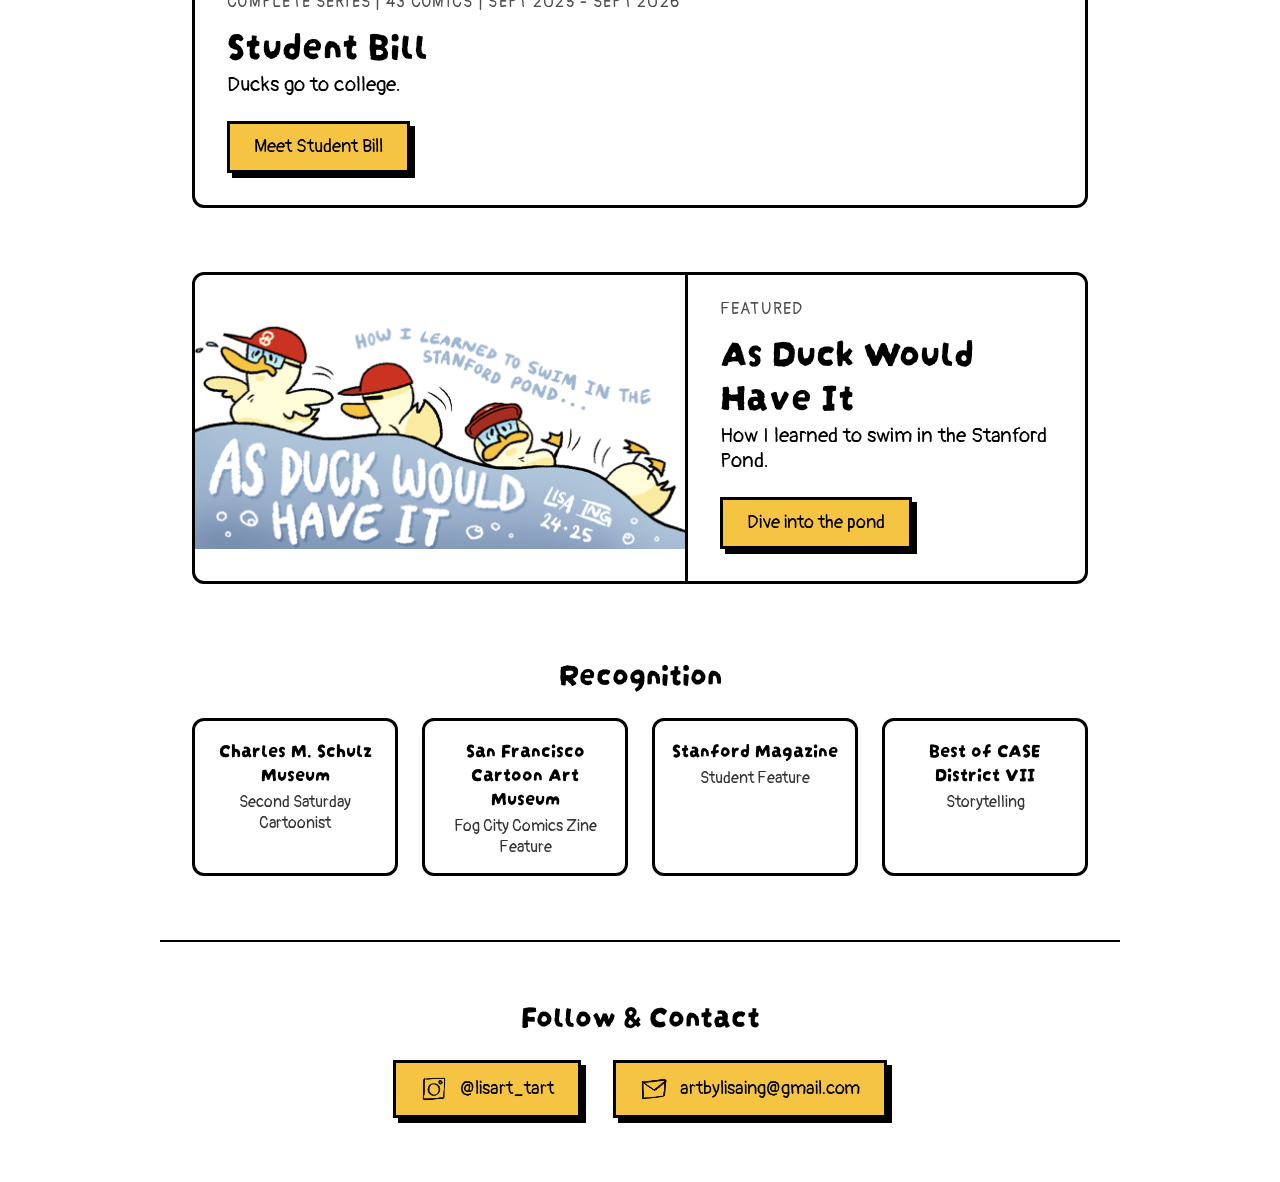
==== commit eaa6e554: "Style consistency checks" ====
--- a/index.html
+++ b/index.html
@@ -13,12 +13,13 @@
       rel="stylesheet"
     />
 
+    <link rel="icon" type="image/png" href="assets/signature-logo.png" />
     <link rel="stylesheet" href="style.css" />
   </head>
   <body>
     <header class="site-header">
       <a href="./" class="site-name">
-        <img src="assets/signature-logo.png" alt="Lisa Ing, home" />
+        <img width="1276" height="484" src="assets/signature-logo.png" alt="Lisa Ing, home" />
       </a>
       <nav class="site-nav">
         <a href="comics/">Comics</a>
@@ -28,7 +29,7 @@
 
     <main>
       <section class="hero">
-        <img src="assets/duck.png" alt="Duck illustration" class="duck" />
+        <img width="661" height="485" src="assets/duck.png" alt="Duck illustration" class="duck" />
         <div class="intro">
           <h1>Howdy! I'm Lisa Ing.</h1>
           <p>
@@ -49,7 +50,7 @@
             rel="noopener noreferrer"
             class="poster-link"
           >
-            <img
+            <img width="1080" height="1440" loading="lazy" decoding="async"
               src="assets/Schulz%20Museum%20Poster.png"
               alt="Charles M. Schulz Museum Second Saturday Cartoonist poster: Lisa Ing. A duck in a red cap sits on Snoopy's doghouse next to Snoopy. Saturday, November 14, 1:00-3:00 pm, Santa Rosa, CA."
               class="poster"
@@ -59,7 +60,7 @@
 
         <!-- Flagship: Student Bill -->
         <section class="feature feature-flagship" aria-labelledby="sb-title">
-          <img
+          <img width="3662" height="1882" loading="lazy" decoding="async"
             src="assets/student-bill-banner.png"
             alt="Student Bill: Ducks go to college. A duck in a red cap and backpack runs across a hill toward the Stanford campus."
             class="feature-img"
@@ -79,7 +80,7 @@
           class="feature feature-secondary"
           aria-labelledby="aduck-title"
         >
-          <img
+          <img width="987" height="487" loading="lazy" decoding="async"
             src="assets/as-duck-would-have-it-banner.png"
             alt="As Duck Would Have It: four ducklings in red caps tumble down a wave. How I learned to swim in the Stanford Pond."
             class="feature-img"
@@ -158,11 +159,11 @@
           rel="noopener noreferrer"
           class="btn btn-icon"
         >
-          <img src="assets/icon-instagram.png" alt="" />
+          <img width="105" height="105" src="assets/icon-instagram.png" alt="" />
           <span>@lisart_tart</span>
         </a>
         <a href="mailto:artbylisaing@gmail.com" class="btn btn-icon">
-          <img src="assets/icon-mail.png" alt="" />
+          <img width="105" height="105" src="assets/icon-mail.png" alt="" />
           <span>artbylisaing@gmail.com</span>
         </a>
       </div>
--- a/style.css
+++ b/style.css
@@ -64,9 +64,6 @@
   margin: 0 auto;
   padding: 0 2rem 4rem;
   box-sizing: border-box;
-}
-
-.spotlight {
   display: flex;
   flex-direction: column;
   gap: 4rem;
@@ -140,6 +137,8 @@
   display: flex;
   flex-direction: column;
   border: 3px solid #000000;
+  border-radius: 12px;
+  overflow: hidden;
   background: #ffffff;
 }
 
@@ -221,6 +220,7 @@
   text-decoration: none;
   color: #000000;
   border: 3px solid #000000;
+  border-radius: 12px;
   transition: transform 0.12s ease, box-shadow 0.12s ease;
 }
 
@@ -240,38 +240,6 @@
   font-size: 1rem;
   line-height: 1.3;
   opacity: 0.8;
-}
-
-/* =========================
-   Links (Contact page)
-========================= */
-.links {
-  display: flex;
-  flex-direction: column;
-  gap: 2rem;
-}
-
-.link {
-  display: flex;
-  align-items: center;
-  gap: 1.25rem;
-
-  font-size: 1.25rem;
-  font-weight: 400;
-  text-decoration: none;
-  color: #000000;
-
-  transition: transform 0.15s ease, opacity 0.15s ease;
-}
-
-.link img {
-  width: 32px;
-  height: 32px;
-}
-
-.link:hover {
-  transform: translateX(4px);
-  opacity: 0.85;
 }
 
 /* =========================
@@ -365,7 +333,7 @@
 .card {
   display: block;
   padding: 1.5rem;
-  border: 2px solid #000000;
+  border: 3px solid #000000;
   border-radius: 12px;
   text-decoration: none;
   color: #000000;
@@ -428,11 +396,6 @@
 .sb-section a {
   color: #000000;
   text-underline-offset: 3px;
-}
-
-.sb-center {
-  text-align: center;
-  margin-bottom: 1.5rem;
 }
 
 .sb-note-img {
@@ -530,15 +493,6 @@
 /* =========================
    As Duck Would Have It page
 ========================= */
-.sr-only {
-  position: absolute;
-  width: 1px;
-  height: 1px;
-  overflow: hidden;
-  clip: rect(0 0 0 0);
-  white-space: nowrap;
-}
-
 .banner-wrap {
   position: relative;
   width: 100%;
@@ -546,21 +500,6 @@
 
 .banner-wrap .sb-banner {
   display: block;
-}
-
-.banner-tag {
-  position: absolute;
-  top: 1rem;
-  left: 1rem;
-  right: 1rem;
-  margin: 0;
-  width: fit-content;
-  max-width: calc(100% - 2rem);
-  padding: 0.4rem 0.8rem;
-  background: var(--narration);
-  border: 3px solid #000000;
-  font-size: 1rem;
-  line-height: 1.3;
 }
 
 .sb-title {
@@ -606,7 +545,7 @@
   display: block;
   width: 100%;
   height: auto;
-  border-bottom: 2px solid #000000;
+  border-bottom: 3px solid #000000;
 }
 
 .card-project .card-body {
